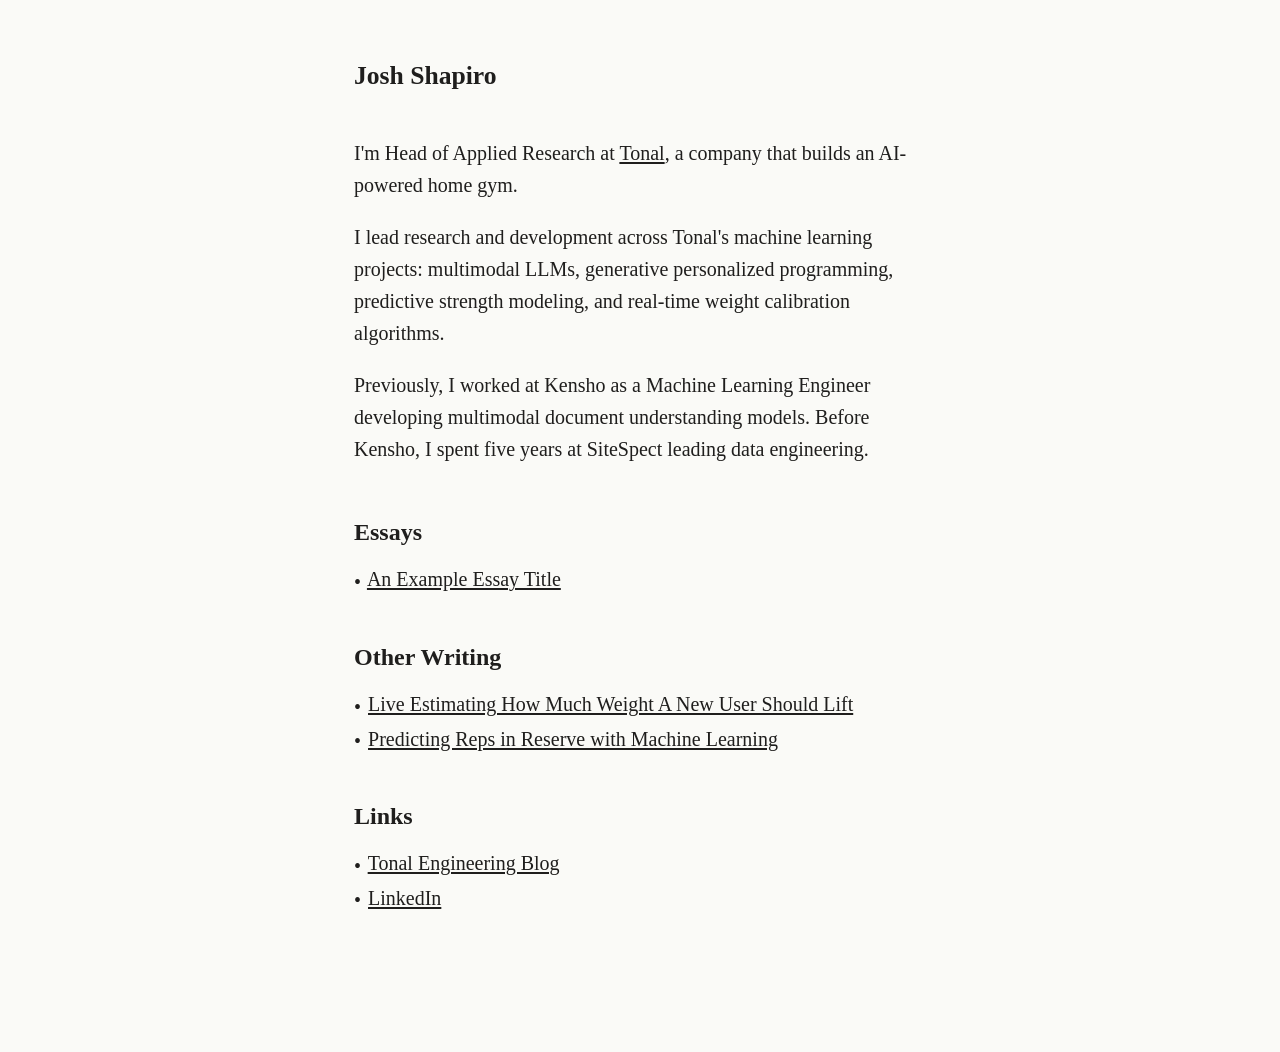
==== index.html @ 916e3e57 "Updated bio." ====
<!DOCTYPE html>
<html lang="en">
<head>
  <meta charset="UTF-8">
  <meta name="viewport" content="width=device-width, initial-scale=1.0">
  <title>Josh Shapiro</title>
  <link rel="stylesheet" href="style.css">
</head>
<body>
  <header>
    <div class="header-inner">
      <h1>Josh Shapiro</h1>
    </div>
  </header>

  <main>
    <section class="bio">
      <p>
        I'm Head of Applied Research at <a href="https://www.tonal.com">Tonal</a>, a company that builds an AI-powered home gym.
      </p>
      <p>
        I lead research and development across Tonal's machine learning projects: multimodal LLMs, generative personalized programming, predictive strength modeling, and real-time weight calibration algorithms.
      </p>
      <p>
        Previously, I worked at Kensho as a Machine Learning Engineer developing multimodal document understanding models. Before Kensho, I spent five years at SiteSpect leading data engineering.
      </p>
    </section>

    <section>
      <h2>Essays</h2>
      <ul class="post-list">
        <li>
          <a href="./posts/sample.html">An Example Essay Title</a>
        </li>
      </ul>
    </section>

    <section>
      <h2>Other Writing</h2>
      <ul class="post-list">
        <li>
          <a href="https://tonalengineering.substack.com/p/progressive-weight-mode">Live Estimating How Much Weight A New User Should Lift</a>
        </li>
        <li>
          <a href="https://tonalengineering.substack.com/p/predicting-reps-in-reserve-with-machine">Predicting Reps in Reserve with Machine Learning</a>
        </li>
      </ul>

    </section>

    <section>
      <h2>Links</h2>
      <ul class="post-list">
        <li>
          <a href="https://tonalengineering.substack.com/">Tonal Engineering Blog</a>
        </li>
        <li>
          <a href="https://www.linkedin.com/in/joshua-shapiro/">LinkedIn</a>
        </li>
      </ul>
    </section>


  </main>
</body>
</html>
---- style.css ----
/* Fonts */
@font-face {
  font-family: "Newsreader 24 Pt";
  src: url(https://cdn.prod.website-files.com/67e201a6a390d00a0ca1cbf3/67ffb24d1dc0f17b6e10ca33_Newsreader24pt-Regular.woff2) format("woff2");
  font-weight: 400;
  font-style: normal;
  font-display: swap;
}
@font-face {
  font-family: "Newsreader 24 Pt";
  src: url(https://cdn.prod.website-files.com/67e201a6a390d00a0ca1cbf3/67ffb24df51aa85592704a67_Newsreader24pt-Italic.woff2) format("woff2");
  font-weight: 400;
  font-style: italic;
  font-display: swap;
}
@font-face {
  font-family: "Newsreader 24 Pt";
  src: url(https://cdn.prod.website-files.com/67e201a6a390d00a0ca1cbf3/67ffb31e05300bdee6411d8c_Newsreader24pt-SemiBold.woff2) format("woff2");
  font-weight: 600;
  font-style: normal;
  font-display: swap;
}

/* Variables */
:root {
  --text:          #1f1e1d;
  --text-secondary:#5e5d59;
  --text-tertiary: #87867f;
  --bg:            #fafaf7;
  --border:        #d1cfc5;
  --bg-light:      #faf9f5;
}

/* Reset & base */
*, *::before, *::after {
  box-sizing: border-box;
  margin: 0;
  padding: 0;
}

html {
  -webkit-font-smoothing: antialiased;
  -moz-osx-font-smoothing: grayscale;
}

body {
  font-family: "Newsreader 24 Pt", "Times New Roman", serif;
  font-size: 1.25rem;
  line-height: 1.6;
  font-weight: 400;
  color: var(--text);
  background-color: var(--bg);
  transition: color 0.2s linear, background-color 0.2s linear;
}

::selection {
  background: rgba(0, 100, 255, 0.22);
}

/* Links */
a {
  color: var(--text);
  text-decoration: underline;
  text-decoration-thickness: 0.08em;
  text-underline-offset: 0.1em;
  transition: color 0.2s linear;
}

a:hover {
  color: var(--text-secondary);
}

/* Sticky header */
header {
  /* full-width container, no padding */
}

.header-inner {
  max-width: 38.75rem;
  margin: 0 auto;
  padding: 3.5rem 1.5rem 1rem;
}

header h1 {
  font-size: 1.6rem;
  font-weight: 600;
  letter-spacing: 0;
}

/* Main column */
main {
  max-width: 38.75rem;
  margin: 0 auto;
  padding: 1.5rem 1.5rem 6rem;
}

/* Bio */
.bio {
  margin-bottom: 3rem;
}

.bio p {
  margin-bottom: 1em;
}

.bio p:last-child {
  margin-bottom: 0;
}

/* Sections */
section {
  margin-bottom: 2.5rem;
}

h2 {
  font-size: 1.2em;
  font-weight: 600;
  color: var(--text);
  margin-bottom: 0.5em;
}

/* Post lists */
.post-list {
  list-style: none;
}

.post-list li::before {
  content: "•";
  font-size: 1em;
  vertical-align: middle;
  margin-right: 0.1em;
}

.post-list li {
  display: list-item;
}

.post-list a {
  text-decoration: underline;
}

.post-list a:hover {
  text-decoration: underline;
  text-decoration-thickness: 0.08em;
  text-underline-offset: 0.1em;
}

.post-date {
  font-size: 0.85em;
  color: var(--text-tertiary);
  white-space: nowrap;
  flex-shrink: 0;
}

/* Post page styling */
article {
  max-width: 38.75rem;
}

article h1 {
  font-size: 2em;
  font-weight: 700;
  line-height: 1.1;
  margin-bottom: 0.2em;
}

article .date {
  color: var(--text-tertiary);
  font-size: 0.9em;
  margin-bottom: 2.5rem;
}

article p {
  margin-bottom: 1em;
}

article h2 {
  font-size: 1.4em;
  font-weight: 600;
  line-height: 1.2;
  letter-spacing: 0;
  text-transform: none;
  color: var(--text);
  margin-top: 2em;
  margin-bottom: 0.5em;
}

article h2:first-child {
  margin-top: 0;
}

article h3 {
  font-size: 1.1em;
  font-weight: 600;
  margin-top: 1.5em;
  margin-bottom: 0.5em;
}

/* Responsive */
@media (max-width: 600px) {
  body {
    font-size: 1.1rem;
  }

  main {
    padding: 2.5rem 1.25rem 4rem;
  }

  .header-inner {
    padding: 2.5rem 1.25rem 1rem;
  }

  .post-list li {
    flex-direction: column;
    gap: 0.1rem;
  }
}
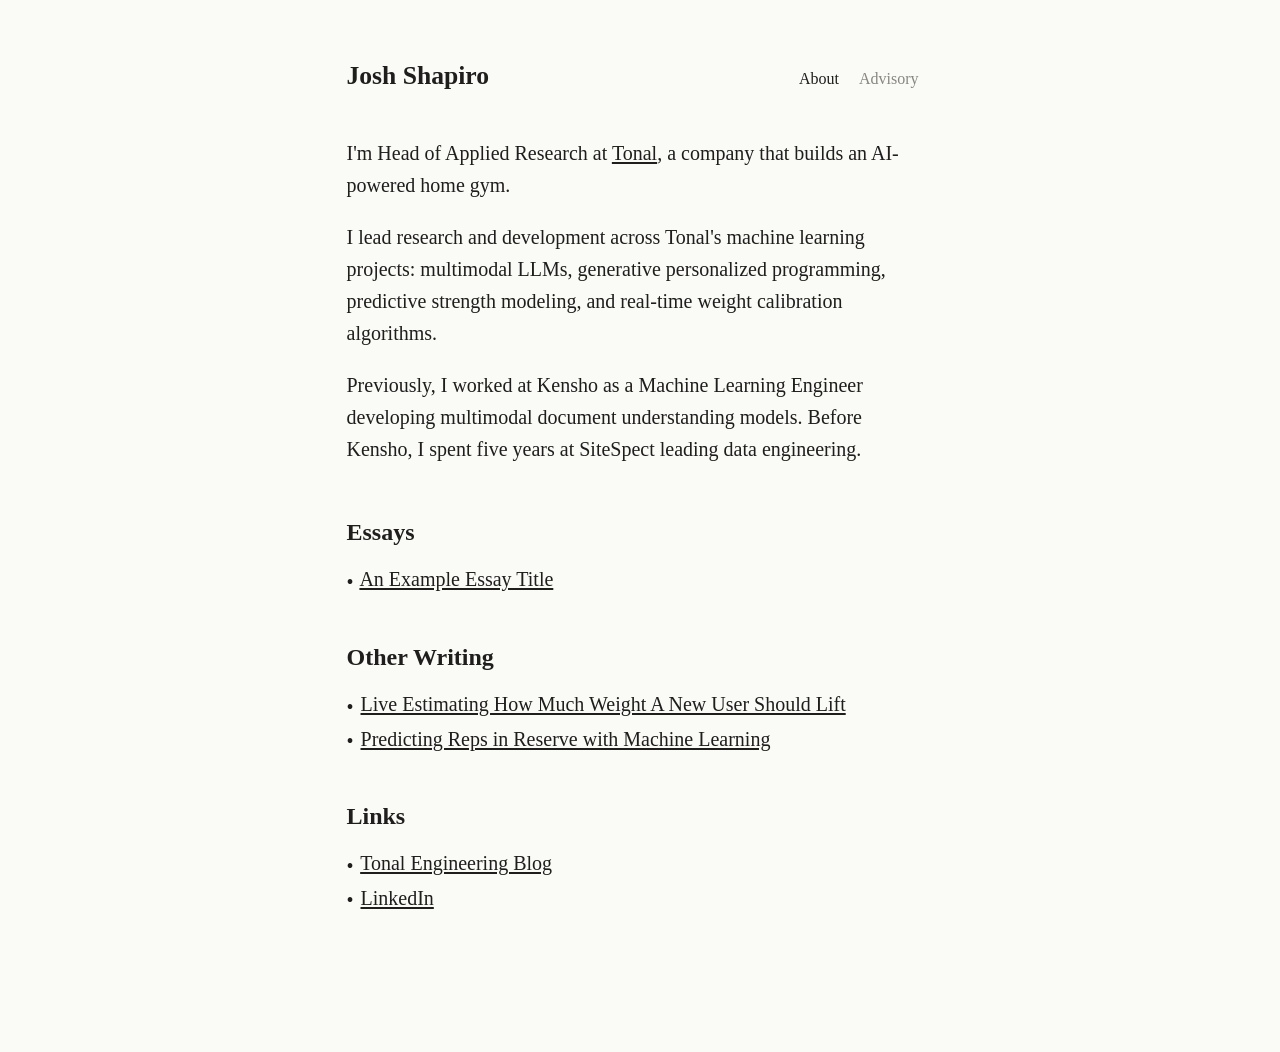
==== commit becfd1b4: "Add nav bar. Add advisory page. Fix scroll bar gutter." ====
--- a/index.html
+++ b/index.html
@@ -9,7 +9,11 @@
 <body>
   <header>
     <div class="header-inner">
-      <h1>Josh Shapiro</h1>
+      <h1><a href="index.html" style="text-decoration:none;">Josh Shapiro</a></h1>
+      <nav class="nav-tabs">
+        <a href="index.html" class="active">About</a>
+        <a href="advisory.html">Advisory</a>
+      </nav>
     </div>
   </header>
 
--- a/style.css
+++ b/style.css
@@ -41,6 +41,7 @@
 html {
   -webkit-font-smoothing: antialiased;
   -moz-osx-font-smoothing: grayscale;
+  scrollbar-gutter: stable;
 }
 
 body {
@@ -79,12 +80,39 @@
   max-width: 38.75rem;
   margin: 0 auto;
   padding: 3.5rem 1.5rem 1rem;
+  display: flex;
+  align-items: baseline;
+  justify-content: space-between;
+  gap: 1rem;
 }
 
 header h1 {
   font-size: 1.6rem;
   font-weight: 600;
   letter-spacing: 0;
+}
+
+.nav-tabs {
+  display: flex;
+  gap: 1.25rem;
+  font-size: 1rem;
+}
+
+.nav-tabs a {
+  text-decoration: none;
+  color: var(--text-tertiary);
+  transition: color 0.2s linear;
+}
+
+.nav-tabs a:hover {
+  color: var(--text-secondary);
+  text-decoration: underline;
+  text-decoration-thickness: 0.08em;
+  text-underline-offset: 0.1em;
+}
+
+.nav-tabs a.active {
+  color: var(--text);
 }
 
 /* Main column */
@@ -210,6 +238,11 @@
     padding: 2.5rem 1.25rem 1rem;
   }
 
+  .nav-tabs {
+    font-size: 0.9rem;
+    gap: 0.9rem;
+  }
+
   .post-list li {
     flex-direction: column;
     gap: 0.1rem;
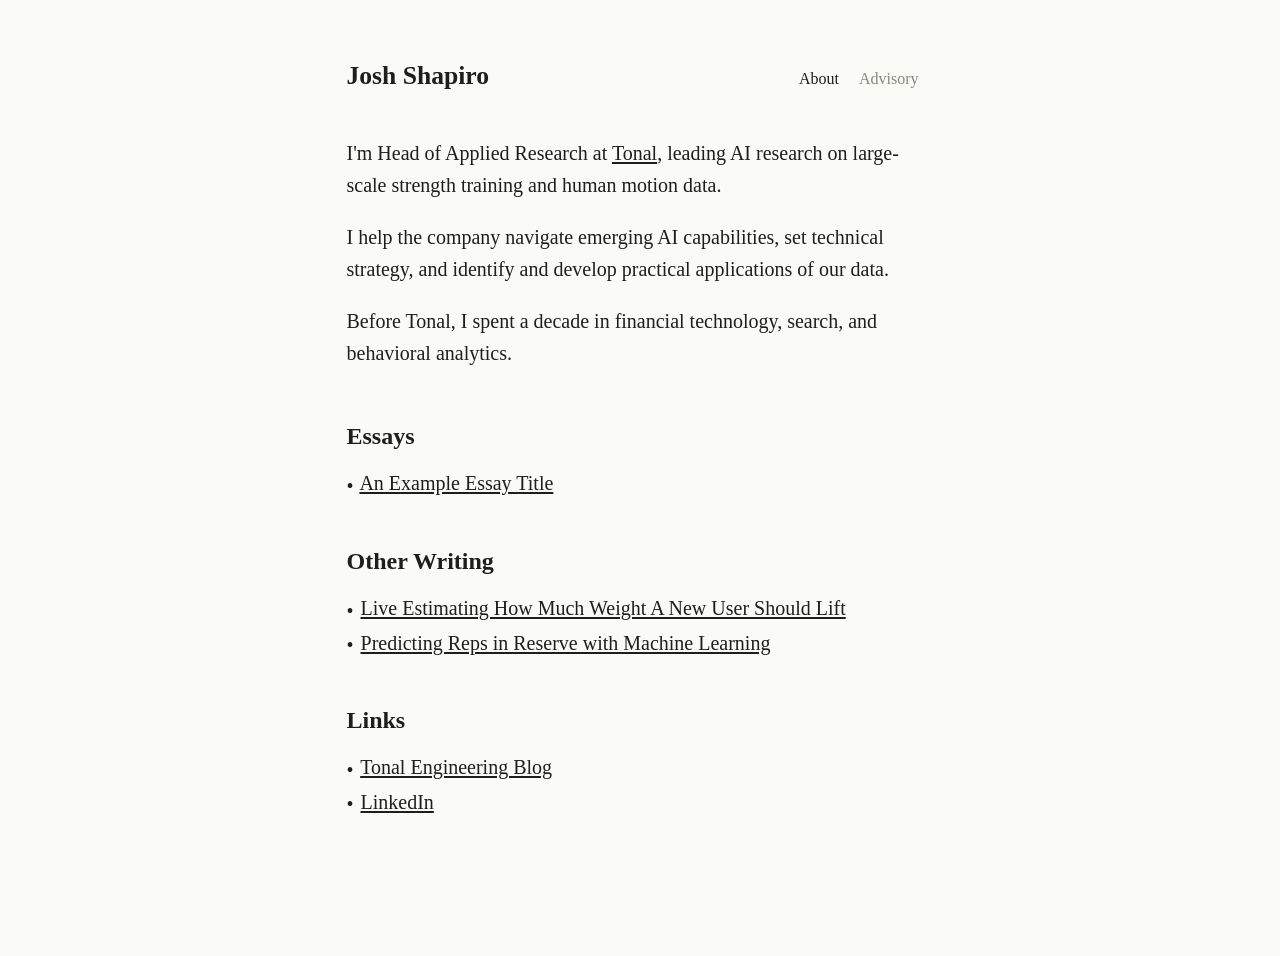
==== commit f03cc441: "Updated index and advisory contents." ====
--- a/index.html
+++ b/index.html
@@ -20,13 +20,13 @@
   <main>
     <section class="bio">
       <p>
-        I'm Head of Applied Research at <a href="https://www.tonal.com">Tonal</a>, a company that builds an AI-powered home gym.
+        I'm Head of Applied Research at <a href="https://www.tonal.com">Tonal</a>, leading AI research on large-scale strength training and human motion data.
       </p>
       <p>
-        I lead research and development across Tonal's machine learning projects: multimodal LLMs, generative personalized programming, predictive strength modeling, and real-time weight calibration algorithms.
+        I help the company navigate emerging AI capabilities, set technical strategy, and identify and develop practical applications of our data.
       </p>
       <p>
-        Previously, I worked at Kensho as a Machine Learning Engineer developing multimodal document understanding models. Before Kensho, I spent five years at SiteSpect leading data engineering.
+        Before Tonal, I spent a decade in financial technology, search, and behavioral analytics.
       </p>
     </section>
 
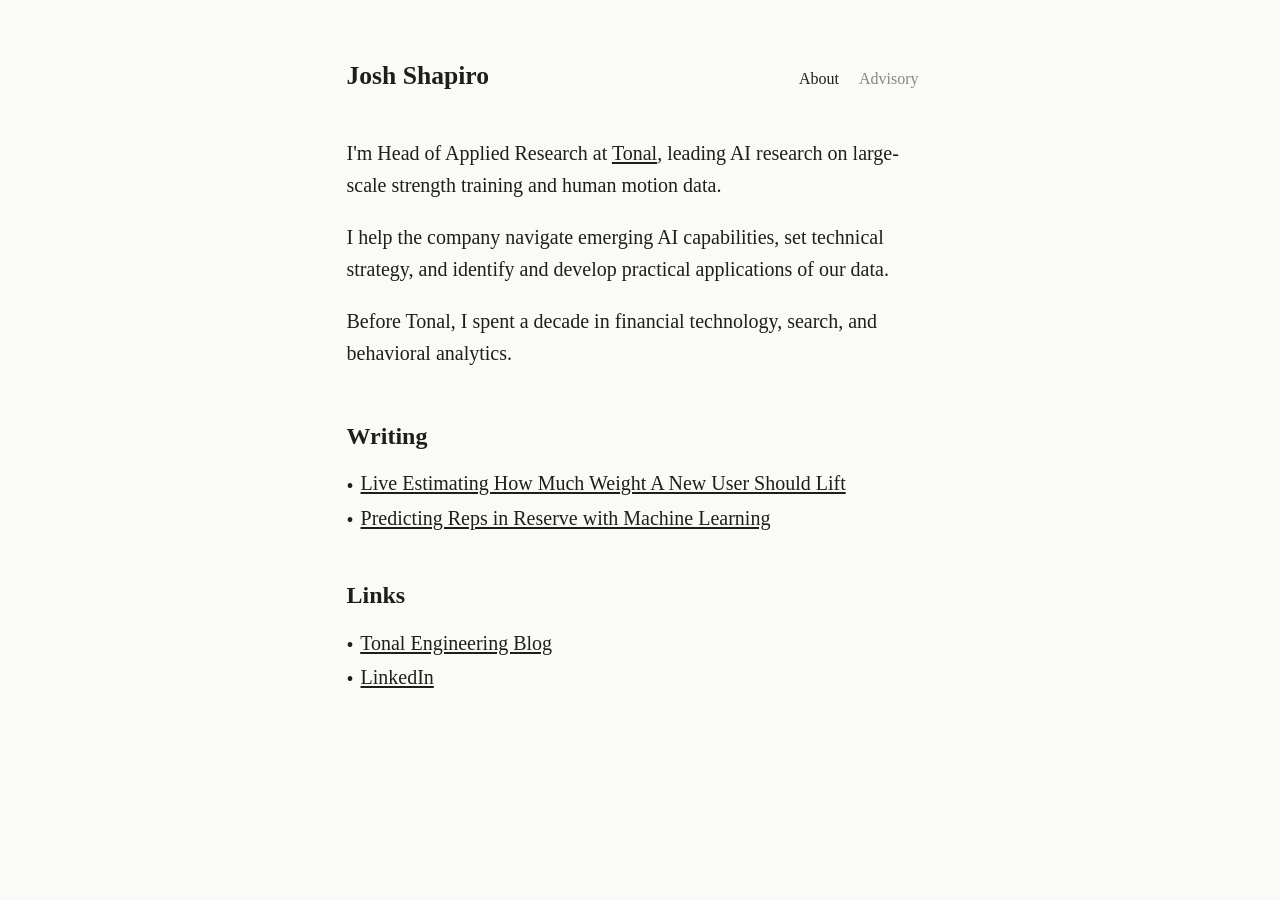
==== commit 7047965e: "Change 'Essays' section to 'Writing' and clean up Updated section headings and removed unused list i" ====
--- a/index.html
+++ b/index.html
@@ -31,16 +31,7 @@
     </section>
 
     <section>
-      <h2>Essays</h2>
-      <ul class="post-list">
-        <li>
-          <a href="./posts/sample.html">An Example Essay Title</a>
-        </li>
-      </ul>
-    </section>
-
-    <section>
-      <h2>Other Writing</h2>
+      <h2>Writing</h2>
       <ul class="post-list">
         <li>
           <a href="https://tonalengineering.substack.com/p/progressive-weight-mode">Live Estimating How Much Weight A New User Should Lift</a>
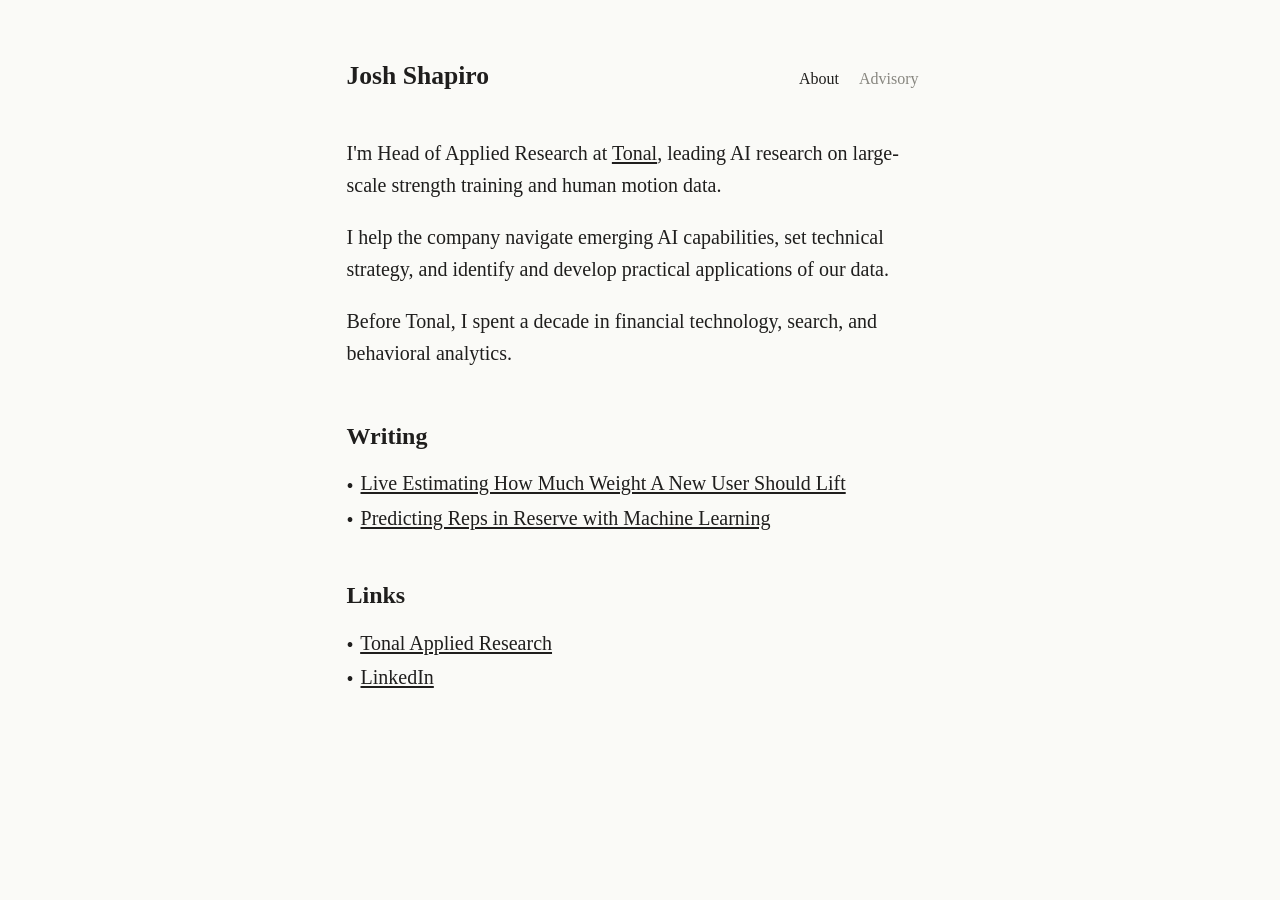
==== commit a9c55c8c: "Update link to Tonal Applied Research" ====
--- a/index.html
+++ b/index.html
@@ -5,6 +5,11 @@
   <meta name="viewport" content="width=device-width, initial-scale=1.0">
   <title>Josh Shapiro</title>
   <link rel="stylesheet" href="style.css">
+  <script type='module' src='https://static.cloudflareinsights.com/beacon.min.js' data-cf-beacon='{"token": "2c68d12fdb5f4c3ab28738d9ebd7a738"}'></script>
+  <meta property="og:title" content="Josh Shapiro">
+  <meta property="og:description" content="Writing on AI and Health">
+  <meta property="og:image" content="https://joshshapiro.ca/og.png">
+  <meta property="og:url" content="https://joshshapiro.ca">
 </head>
 <body>
   <header>
@@ -47,7 +52,7 @@
       <h2>Links</h2>
       <ul class="post-list">
         <li>
-          <a href="https://tonalengineering.substack.com/">Tonal Engineering Blog</a>
+          <a href="https://research.tonal.com/">Tonal Applied Research</a>
         </li>
         <li>
           <a href="https://www.linkedin.com/in/joshua-shapiro/">LinkedIn</a>
